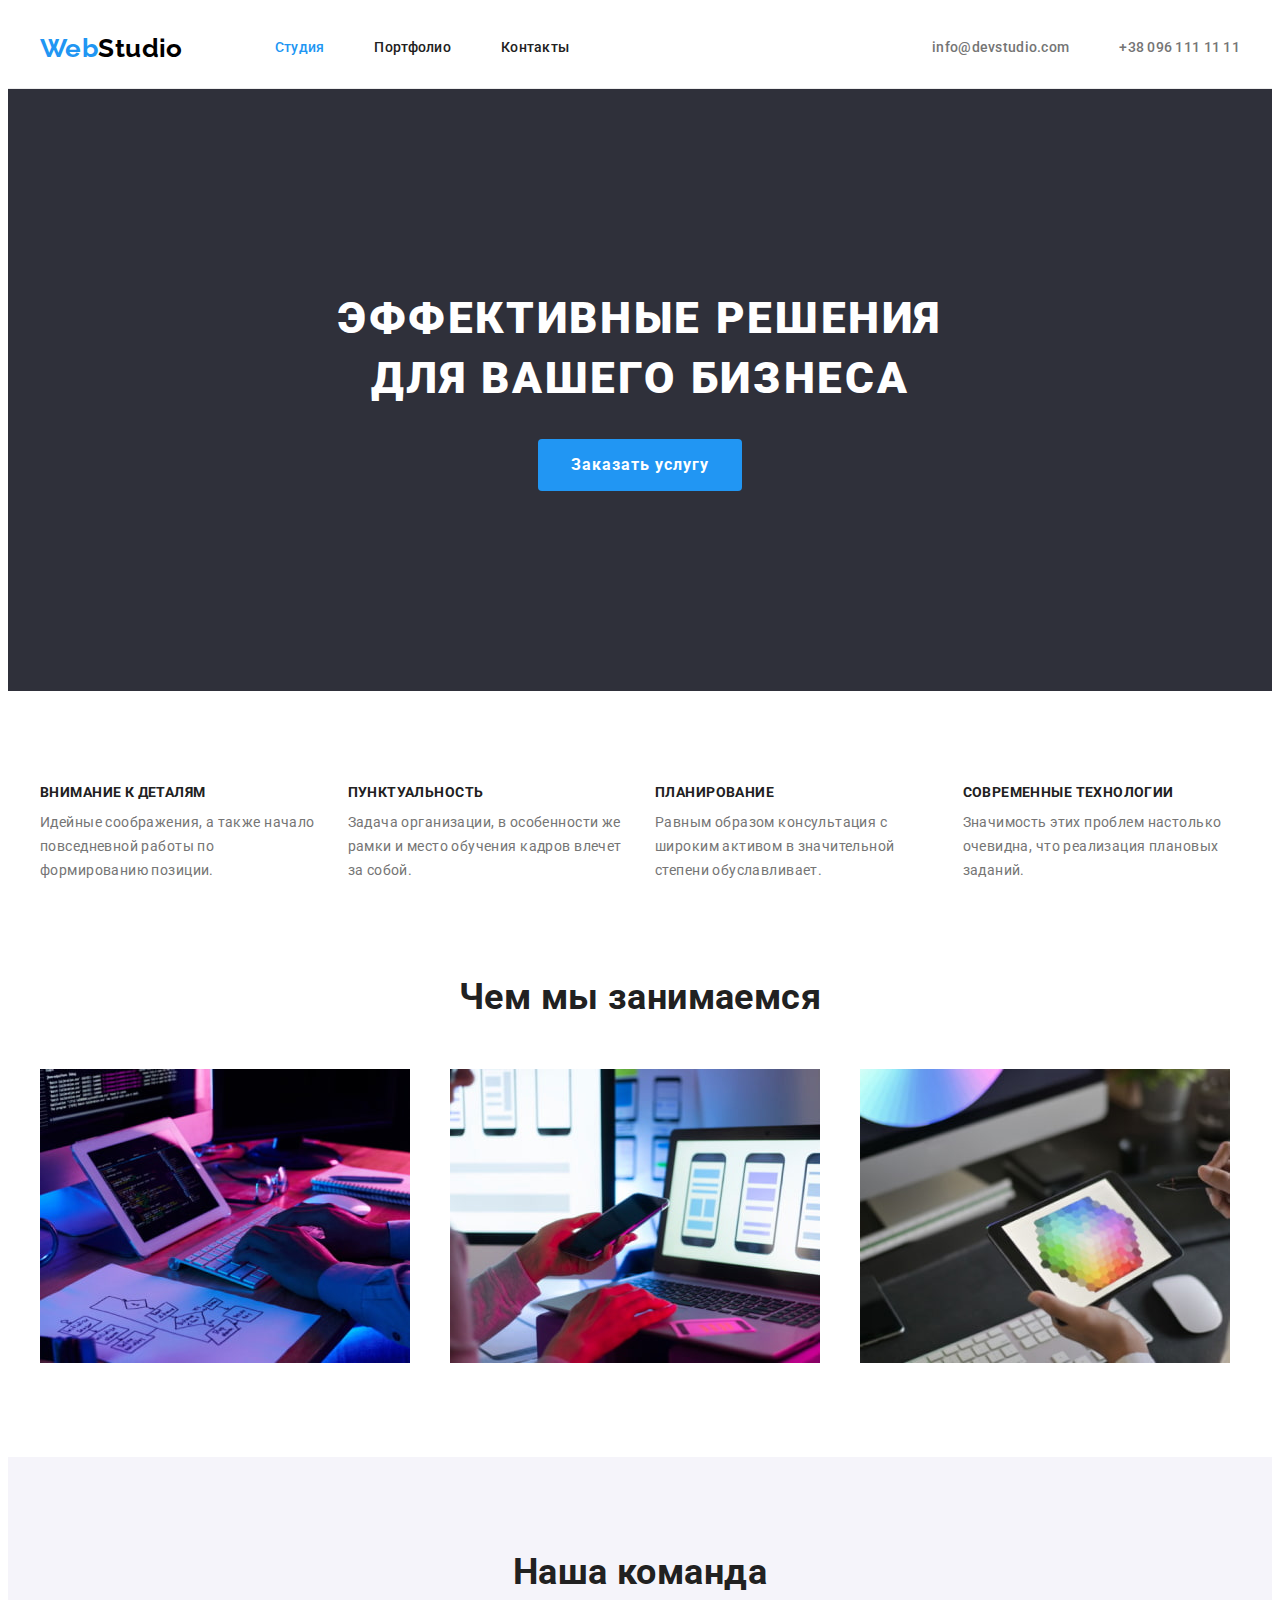
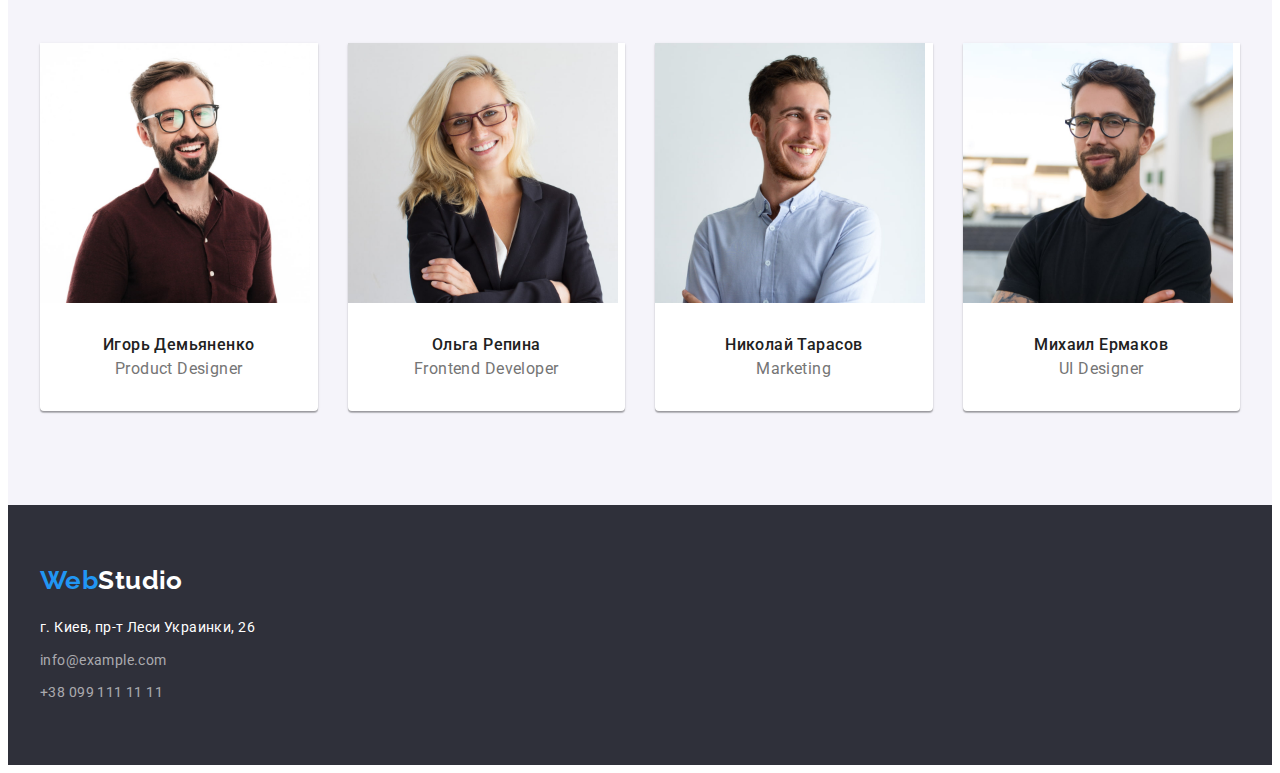
==== index.html @ 890e347c "Переносить файли з попереднього репозиторію goit-markup-hw-03 та додає папку з іконками" ====
<!DOCTYPE html>
<html lang="ru">
<head>
    <meta charset="UTF-8">
    <meta http-equiv="X-UA-Compatible" content="IE=edge">
    <meta name="viewport" content="width=device-width, initial-scale=1.0">
    <title>Студія</title>
    <link rel="preconnect" href="https://fonts.googleapis.com">
    <link rel="preconnect" href="https://fonts.gstatic.com" crossorigin>
    <link href="https://fonts.googleapis.com/css2?family=Raleway:wght@700&family=Roboto:wght@400;500;700;900&display=swap" rel="stylesheet">
    <link 
        rel="stylesheet" 
        href="https://cdnjs.cloudflare.com/ajax/libs/modern-normalize/1.1.0/modern-normalize.min.css" 
        integrity="sha512-wpPYUAdjBVSE4KJnH1VR1HeZfpl1ub8YT/NKx4PuQ5NmX2tKuGu6U/JRp5y+Y8XG2tV+wKQpNHVUX03MfMFn9Q==" 
        crossorigin="anonymous" 
        referrerpolicy="no-referrer" 
    />
    <link rel="stylesheet" href="./css/styles.css">
</head>
<body>
    <!-- Шапка -->
    <header class="page-header">
        <div class="container">
            <nav class="main-nav">
                <!-- Логотип -->
                <a href="./index.html" class="logo link"><span class="begin">Web</span><span class="end">Studio</span></a>

                <!-- Меню -->
                <ul class="site-nav list">
                    <li class="site-nav-item"><a href="./index.html" class="link current">Студия</a></li>
                    <li class="site-nav-item"><a href="./portfolio.html" class="link">Портфолио</a></li>
                    <li class="site-nav-item"><a href="" class="link">Контакты</a></li>
                </ul>
            </nav>

            <!-- Контакты -->
            <ul class="auth-nav list">
                <li class="auth-nav-item"><a href="mailto:info@devstudio.com" class="link">info@devstudio.com</a></li>
                <li class="auth-nav-item"><a href="tel:+380961111111" class="link">+38 096 111 11 11</a></li>
            </ul>
        </div>
    </header>
    
    <main>
        <!-- Герой -->
        <section class="hero">
            <div class="container">
                <h1 class="hero-title">Эффективные решения для вашего бизнеса</h1>
                <button class="hero-btn" type="button">Заказать услугу</button>
            </div>
        </section> 
       
        <!-- Особенности-->
        <section class="section feature">
            <div class="container">
                <!-- Скрытый заголовок -->
                <h2 class="visually-hidden" tabindex="-1">Особенности</h2>
                <ul class="feature-list list">
                    <li class="feature-list-item">
                        <h3 class="feature-list-title">Внимание к деталям</h3>
                        <p class="feature-list-text">Идейные соображения, а также начало повседневной работы по формированию позиции.</p>
                    </li>
                    <li class="feature-list-item">
                        <h3 class="feature-list-title">Пунктуальность</h3>
                        <p class="feature-list-text">Задача организации, в особенности же рамки и место обучения кадров влечет за собой.</p>
                    </li>
                    <li class="feature-list-item">
                        <h3 class="feature-list-title">Планирование</h3>
                        <p class="feature-list-text">Равным образом консультация с широким активом в значительной степени обуславливает.</p>
                    </li>
                    <li class="feature-list-item">
                        <h3 class="feature-list-title">Современные технологии</h3>
                        <p class="feature-list-text">Значимость этих проблем настолько очевидна, что реализация плановых заданий.</p>
                    </li>
                </ul>
            </div>
        </section>

        <!-- Чем мы занимаемся -->
        <section class="section work">
            <div class="container">
                <h2 class="section-title">Чем мы занимаемся</h2>
                <ul class="work-list list">
                    <li class="work-list-item">
                        <img src="./images/what_we_do/desktop_apps.jpg" alt="Написание кода" width="370" />
                    </li>
                    <li class="work-list-item">
                        <img src="./images/what_we_do/mobile_apps.jpg" alt="Разработка мобильного приложения" width="370" />
                    </li>
                    <li class="work-list-item">
                        <img src="./images/what_we_do/design_solutions.jpg" alt="Работа с графическим планшетом" width="370" />
                    </li>
                </ul>
            </div>
        </section>

        <!-- Наша команда -->
        <section class="section team">
            <div class="container">
                <h2 class="section-title">Наша команда</h2>
                <ul class="team-list list">
                    <li class="team-list-item">
                        <img src="./images/team/product_designer.jpg" alt="Игорь Демьяненко" width="270">
                        <div class="team-list-box">
                            <h3 class="team-list-title">Игорь Демьяненко</h3>
                            <p class="team-list-text" lang="en">Product Designer</p>
                        </div>
                    </li>
                    <li class="team-list-item">
                        <img src="./images/team/frontend_developer.jpg" alt="Ольга Репина" width="270">
                        <div class="team-list-box">
                            <h3 class="team-list-title">Ольга Репина</h3>
                            <p class="team-list-text" lang="en">Frontend Developer</p>
                        </div>
                    </li>
                    <li class="team-list-item">
                        <img src="./images/team/marketing.jpg" alt="Николай Тарасов" width="270">
                        <div class="team-list-box">
                            <h3 class="team-list-title">Николай Тарасов</h3>
                            <p class="team-list-text" lang="en">Marketing</p>
                        </div>
                    </li>
                    <li class="team-list-item">
                        <img src="./images/team/ui_designer.jpg" alt="Михаил Ермаков" width="270">
                        <div class="team-list-box">
                            <h3 class="team-list-title">Михаил Ермаков</h3>
                            <p class="team-list-text" lang="en">UI Designer</p>
                        </div>
                    </li>
                </ul>
            </div>
        </section>
    </main>

    <!-- Подвал -->
    <footer class="footer">
        <div class="container">
            <a href="./index.html" class="logo link">
                <span class="begin">Web</span><span class="end">Studio</span>
            </a>
            <address>
                <ul class="address-list list">
                    <li class="address-list-item">
                        <a 
                            href="https://goo.gl/maps/rt93yuFwvWHYuNVY6" 
                            class="address link" 
                            target="_blank" 
                            rel="noreferrer noopener">
                            г. Киев, пр-т Леси Украинки, 26
                        </a>
                    </li>
                    <li class="address-list-item">
                        <a href="mailto:info@example.com" class="link">info@example.com</a>
                    </li>
                    <li class="address-list-item">
                        <a href="tel:+380991111111" class="link">+38 099 111 11 11</a>
                    </li>
                </ul>
            </address>
        </div>
    </footer>
 </body>
</html>
---- css/styles.css ----
:root {
  --main-text-color: #212121;
  --secondary-text-color: #757575;
  --white-text-color: #ffffff;
  --primary-bg-color: #ffffff;
  --accent-color: #2196f3;
}

p,
h1,
h2,
h3,
h4,
h5,
h6 {
  margin: 0;
}

button {
  cursor: pointer;
}

img {
  display: block;
  max-width: 100%;
  height: auto;
}

body {
  font-family: 'Roboto', sans-serif;
  color: var(--main-text-color);
  font-size: 14px;
  line-height: 1.14;
  letter-spacing: 0.03em;
  background-color: var(--primary-bg-color);
}

.list {
  margin: 0;
  padding: 0;
  list-style: none;
}

.link {
  color: currentColor;
  text-decoration: none;
}

.visually-hidden {
  position: absolute;
  white-space: nowrap;
  width: 1px;
  height: 1px;
  overflow: hidden;
  border: 0;
  padding: 0;
  clip: rect(0 0 0 0);
  clip-path: inset(50%);
  margin: -1px;
}

.container {
  width: 1200px;
  padding-left: 15px;
  padding-right: 15px;
  margin: 0 auto;
}

/* --------------------HEADER-------------------- */
.page-header {
  padding-top: 20px;
  padding-bottom: 20px;
  border-bottom: 1px solid #ececec;
}

.page-header .container {
  display: flex;
  align-items: center;
  justify-content: space-between;
}

.site-nav {
  display: flex;
}


/* logo */
.logo {
  font-family: 'Raleway', sans-serif;
  font-weight: 700;
  font-size: 26px;
  line-height: 1.19;
}

.logo .begin {
  color: var(--accent-color);
}

.logo .end {
  color: #000000;
}

/* site-nav */
.main-nav {
  display: flex;
  align-items: center;
}

.site-nav {
  margin-left: 92px;
}

.site-nav-item:not(:last-child) {
  margin-right: 50px;
}

.site-nav .link {
  display: block;
  padding-top: 12px;
  padding-bottom: 12px;

  font-weight: 500;
  letter-spacing: 0.02em;
}

.site-nav .link.current,
.site-nav .link:hover,
.site-nav .link:focus {
  color: var(--accent-color);
}

/* auth-nav */
.auth-nav {
  display: flex;
}

.auth-nav-item + .auth-nav-item {
  margin-left: 50px;
}

.auth-nav .link {
  padding-top: 12px;
  padding-bottom: 12px;

  font-weight: 500;
  letter-spacing: 0.02em;
  color: var(--secondary-text-color);
}

.auth-nav .link:hover,
.auth-nav .link:focus {
  color: var(--accent-color);
}

/* --------------------MAIN-------------------- */

/* Герой */

.hero {
  background-color: #2f303a;
  padding-top: 200px;
  padding-bottom: 200px;

  text-align: center;
}

.hero-title {
  max-width: 696px;
  margin-left: auto;
  margin-right: auto;
  margin-bottom: 30px;

  font-weight: 900;
  font-size: 44px;
  line-height: 1.36;
  letter-spacing: 0.06em;
  text-transform: uppercase;
  color: var(--white-text-color);
}

.hero-btn {
  display: inline-block;
  min-width: 200px;
  padding: 10px 32px;
  border-radius: 4px;
  border: 1px solid transparent;

  font-family: inherit;
  font-weight: 700;
  font-size: 16px;
  line-height: 1.88;
  letter-spacing: 0.06em;
  text-align: center;
  color: var(--white-text-color);
  background: var(--accent-color);
}

.hero-btn:hover,
.hero-btn:focus {
  background: #188ce8;
}

/* Секции */
.section {
  padding-top: 94px;
  padding-bottom: 94px;  
}

.section-title {
  margin-bottom: 50px;

  font-size: 36px;
  line-height: 1.17;
  text-align: center;
}

/* Особенности */
.feature-list {
  display: flex;
}

.feature-list-item {
  width: calc((100% - 3*30px)/4);
  margin-right: 30px;
}

.feature-list-item:last-child {
  margin-right: 0;
}

.feature-list-title {
  margin-bottom: 10px;

  font-size: 14px;
  text-transform: uppercase;
}

.feature-list-text {
  line-height: 1.71;
  color: var(--secondary-text-color);
}

/* Чем мы занимаемся */
.section.work {
  padding-top: 0;
}

.work-list  {
  display: flex;
}

.work-list-item {
  width: calc((100% - 2*30px)/3);
  margin-right: 30px;
}

.work-list-item:last-child {
  margin-right: 0;
}

/* Наша команда */
.team {
  background-color: #f5f4fa;
}

.team-list {
  display: flex;
}

.team-list-item {
  width: calc((100% - 3*30px)/4);
  margin-right: 30px;

  background-color: #ffffff;

  border-radius: 0px 0px 4px 4px;
  box-shadow: 0px 1px 3px rgba(0, 0, 0, 0.12), 
              0px 1px 1px rgba(0, 0, 0, 0.14), 
              0px 2px 1px rgba(0, 0, 0, 0.2);
  }

.team-list-item:last-child {
  margin-right: 0;
}

.team-list-box {
  padding-top: 30px;
  padding-bottom: 30px;
}

.team-list-title {
  font-weight: 500;
  font-size: 16px;
  line-height: 1.5;
  text-align: center;
}

.team-list-text {
  font-size: 16px;
  line-height: 1.5;
  text-align: center;
  color: var(--secondary-text-color);
}

/* --------------------FOOTER-------------------- */

.footer {
  padding-top: 60px;
  padding-bottom: 60px;

  background-color: #2f303a;
}

.footer .logo {
  display: inline-block;
  margin-bottom: 20px;
}

.footer .logo .end {
  color: var(--white-text-color);
}

.address-list-item:not(:last-child) {
  margin-bottom: 9px;
}

.address-list .address.link {
  color: var(--white-text-color);
}

.address-list .link {
  font-style: normal;
  line-height: 1.71;
  color: rgba(255, 255, 255, 0.6);
}

.address-list .address.link:hover,
.address-list .address.link:focus,
.address-list .link:hover,
.address-list .link:focus {
  color: var(--accent-color);
}

/* --------------------PORTFOLIO-------------------- */

.filter-list {
  display: flex;
  justify-content: center;
  margin-bottom: 50px;
}

.filter-list-item:not(:last-child) {
  margin-right: 8px;
}

.filter-list-btn {
  display: inline-block;
  padding: 6px 22px;
  border-radius: 4px;
  border: 1px solid transparent;
  
  font-family: inherit;
  font-weight: 500;
  font-size: 16px;
  line-height: 1.62;
  letter-spacing: 0.03em;
  text-align: center;
  color: var(--main-text-color);
  background: #f5f4fa;
  /* filter: drop-shadow(0px 4px 4px rgba(0, 0, 0, 0.25)); */
}

.filter-list-btn:hover,
.filter-list-btn:focus {
  color: var(--white-text-color);
  background: var(--accent-color);
}

.projects-list {
  display: flex;
  flex-wrap: wrap;
}

.projects-list-item {
  width: calc((100% - 60px)/3);
  margin-right: 30px;
  margin-bottom: 30px;
}

.projects-list-item:nth-child(3n) {
  margin-right: 0;
}

.projects-list-item:nth-last-child(-n+3) {
  margin-bottom: 0;
}

.projects-list-box {
  padding: 20px 24px;
  border-right: 1px solid #eeeeee;
  border-bottom: 1px solid #eeeeee;
  border-left: 1px solid #eeeeee;
}

.projects-list-title {
  font-size: 18px;
  line-height: 2;
  letter-spacing: 0.06em;
}

.projects-list-text {
  font-size: 16px;
  line-height: 1.88;
  color: var(--secondary-text-color);
}
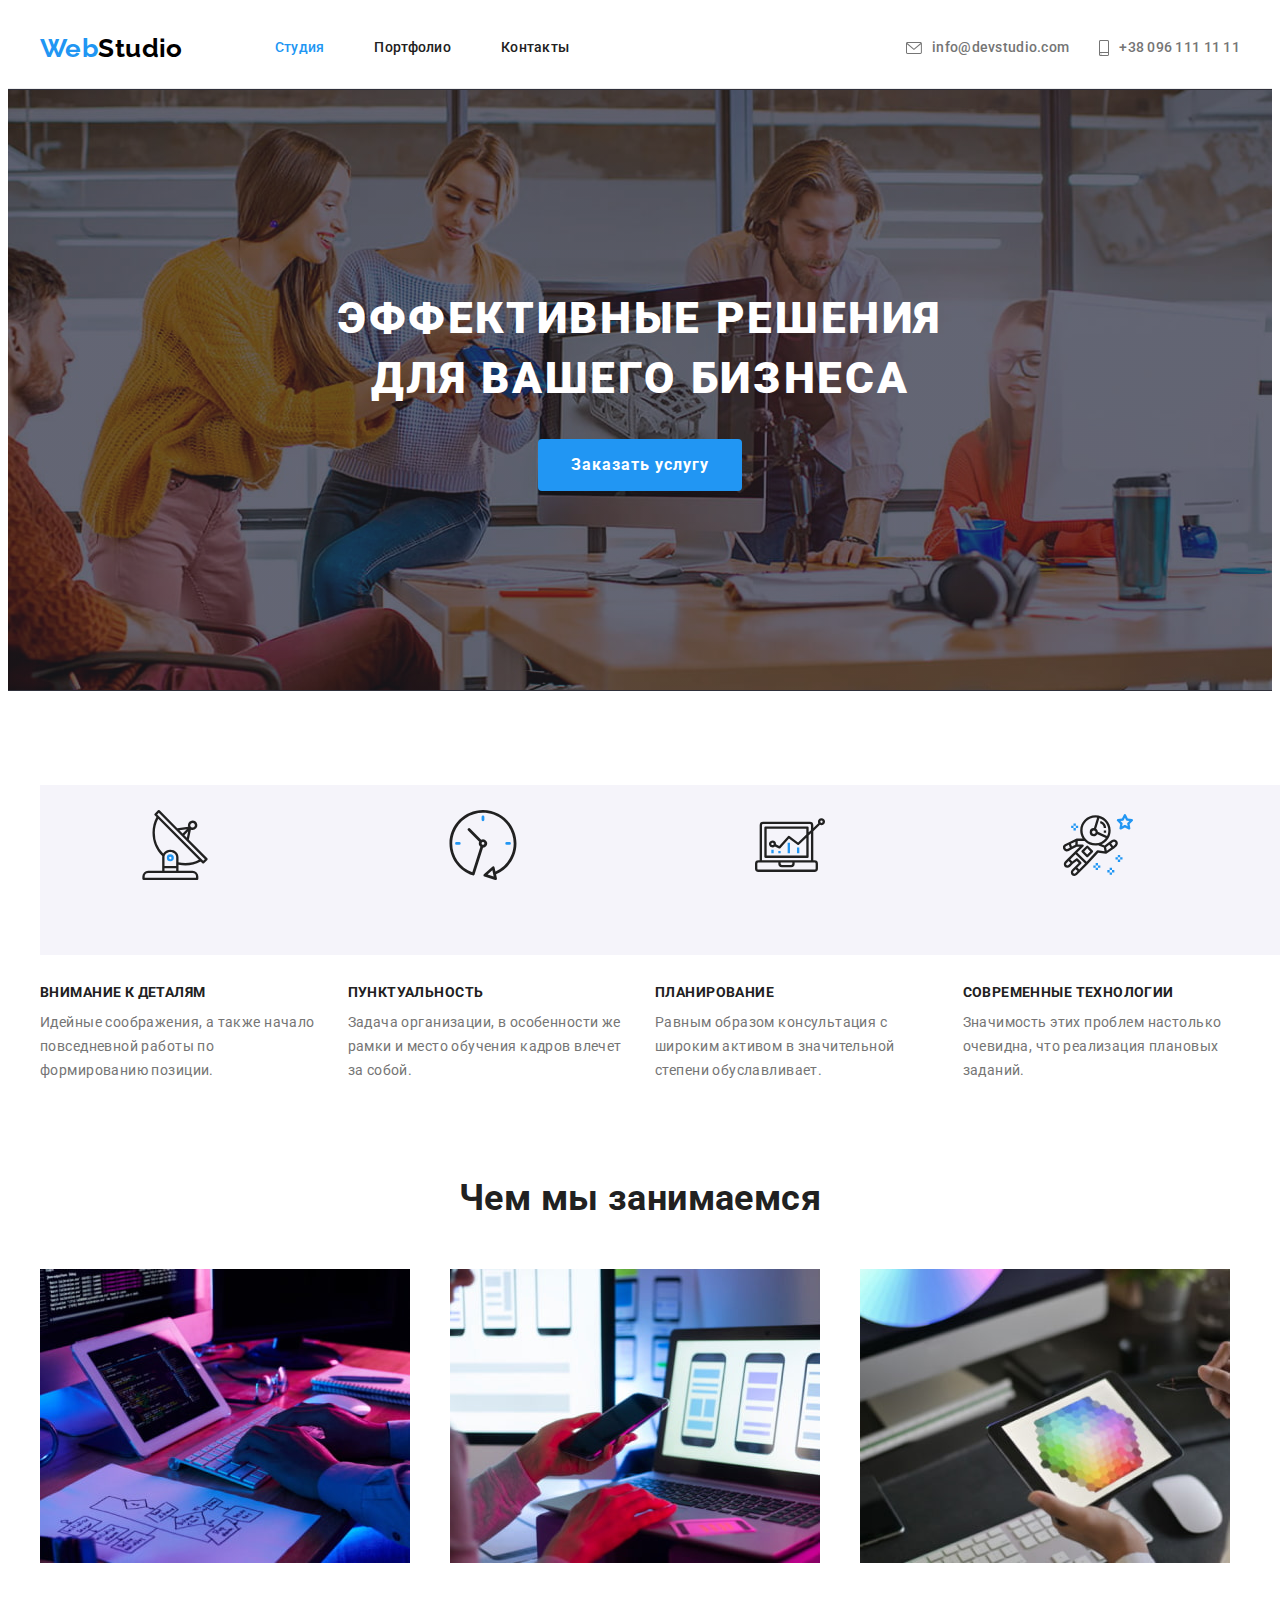
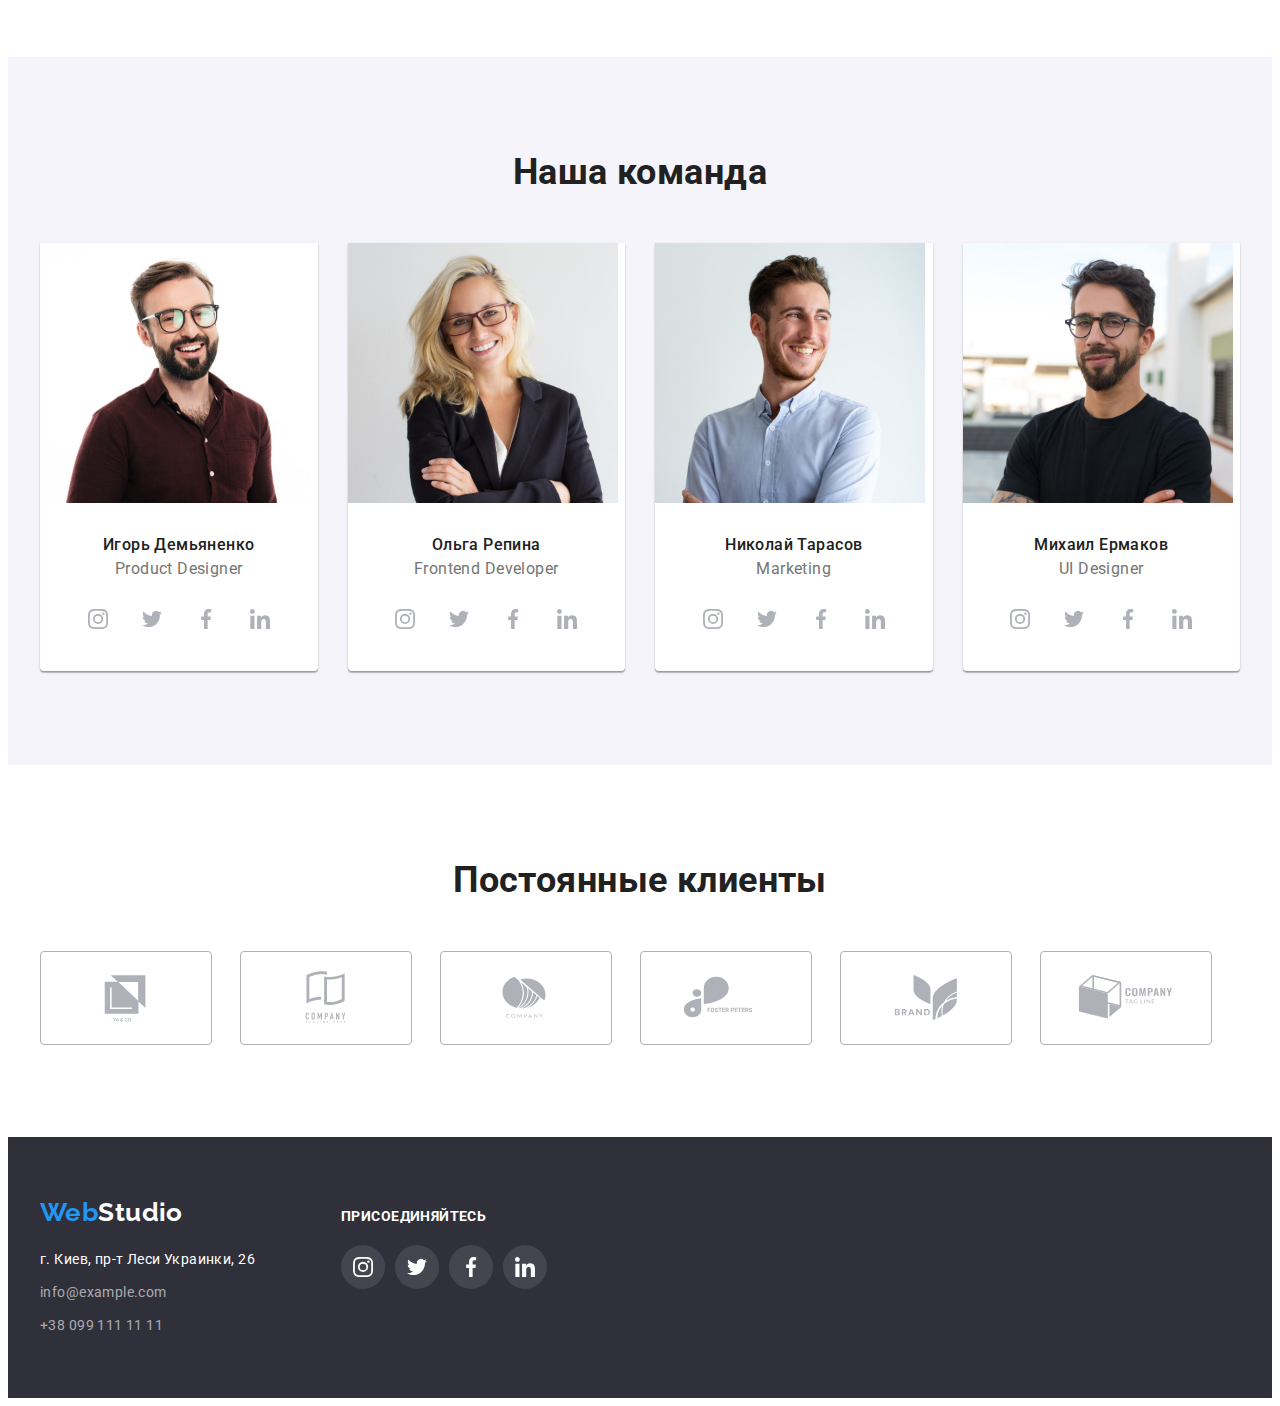
==== commit 7e0c5f06: "Додає оформлення іконок і декоративних ефектів сторінок макету" ====
--- a/index.html
+++ b/index.html
@@ -35,8 +35,22 @@
 
             <!-- Контакты -->
             <ul class="auth-nav list">
-                <li class="auth-nav-item"><a href="mailto:info@devstudio.com" class="link">info@devstudio.com</a></li>
-                <li class="auth-nav-item"><a href="tel:+380961111111" class="link">+38 096 111 11 11</a></li>
+                <li class="auth-nav-item">
+                    <a href="mailto:info@devstudio.com" class="link">
+                        <svg class="auth-nav-icon" width="16" height="12">
+                            <use href="./images/icons/icons.svg#icon-envelope"></use>
+                        </svg>
+                        info@devstudio.com
+                    </a>
+                </li>
+                <li class="auth-nav-item">
+                    <a href="tel:+380961111111" class="link">
+                        <svg class="auth-nav-icon" width="10" height="16">
+                            <use href="./images/icons/icons.svg#icon-smartphone"></use>
+                        </svg>
+                        +38 096 111 11 11
+                    </a>
+                </li>
             </ul>
         </div>
     </header>
@@ -57,18 +71,38 @@
                 <h2 class="visually-hidden" tabindex="-1">Особенности</h2>
                 <ul class="feature-list list">
                     <li class="feature-list-item">
+                        <div class="feature-list-icon-box">
+                            <svg class="feature-list-icon" width="70" height="70">
+                                <use href="./images/icons/icons.svg#icon-antenna"></use>
+                            </svg>
+                        </div>
                         <h3 class="feature-list-title">Внимание к деталям</h3>
                         <p class="feature-list-text">Идейные соображения, а также начало повседневной работы по формированию позиции.</p>
                     </li>
                     <li class="feature-list-item">
+                        <div class="feature-list-icon-box">
+                            <svg class="feature-list-icon" width="70" height="70">
+                                <use href="./images/icons/icons.svg#icon-clock"></use>
+                            </svg>
+                        </div>
                         <h3 class="feature-list-title">Пунктуальность</h3>
                         <p class="feature-list-text">Задача организации, в особенности же рамки и место обучения кадров влечет за собой.</p>
                     </li>
                     <li class="feature-list-item">
+                        <div class="feature-list-icon-box">
+                            <svg class="feature-list-icon" width="70" height="70">
+                                <use href="./images/icons/icons.svg#icon-diagram"></use>
+                            </svg>
+                        </div>
                         <h3 class="feature-list-title">Планирование</h3>
                         <p class="feature-list-text">Равным образом консультация с широким активом в значительной степени обуславливает.</p>
                     </li>
                     <li class="feature-list-item">
+                        <div class="feature-list-icon-box">
+                            <svg class="feature-list-icon" width="70" height="70">
+                                <use href="./images/icons/icons.svg#icon-astronaut"></use>
+                            </svg>
+                        </div>
                         <h3 class="feature-list-title">Современные технологии</h3>
                         <p class="feature-list-text">Значимость этих проблем настолько очевидна, что реализация плановых заданий.</p>
                     </li>
@@ -104,6 +138,36 @@
                         <div class="team-list-box">
                             <h3 class="team-list-title">Игорь Демьяненко</h3>
                             <p class="team-list-text" lang="en">Product Designer</p>
+                            <ul class="soc-list list">
+                                <li class="soc-list-item">
+                                    <a href="" class="soc-list-link">
+                                        <svg class="soc-list-icon" width="20" height="20">
+                                            <use href="./images/icons/icons.svg#icon-instagram"></use>
+                                        </svg>
+                                    </a>
+                                </li>
+                                <li class="soc-list-item">
+                                    <a href="" class="soc-list-link">
+                                        <svg class="soc-list-icon" width="20" height="20">
+                                            <use href="./images/icons/icons.svg#icon-twitter"></use>
+                                        </svg>
+                                    </a>
+                                </li>
+                                <li class="soc-list-item">
+                                    <a href="" class="soc-list-link">
+                                        <svg class="soc-list-icon" width="20" height="20">
+                                            <use href="./images/icons/icons.svg#icon-facebook"></use>
+                                        </svg>
+                                    </a>
+                                </li>
+                                <li class="soc-list-item">
+                                    <a href="" class="soc-list-link">
+                                        <svg class="soc-list-icon" width="20" height="20">
+                                            <use href="./images/icons/icons.svg#icon-linkedin"></use>
+                                        </svg>
+                                    </a>
+                                </li>
+                            </ul>
                         </div>
                     </li>
                     <li class="team-list-item">
@@ -111,6 +175,36 @@
                         <div class="team-list-box">
                             <h3 class="team-list-title">Ольга Репина</h3>
                             <p class="team-list-text" lang="en">Frontend Developer</p>
+                            <ul class="soc-list list">
+                                <li class="soc-list-item">
+                                    <a href="" class="soc-list-link">
+                                        <svg class="soc-list-icon" width="20" height="20">
+                                            <use href="./images/icons/icons.svg#icon-instagram"></use>
+                                        </svg>
+                                    </a>
+                                </li>
+                                <li class="soc-list-item">
+                                    <a href="" class="soc-list-link">
+                                        <svg class="soc-list-icon" width="20" height="20">
+                                            <use href="./images/icons/icons.svg#icon-twitter"></use>
+                                        </svg>
+                                    </a>
+                                </li>
+                                <li class="soc-list-item">
+                                    <a href="" class="soc-list-link">
+                                        <svg class="soc-list-icon" width="20" height="20">
+                                            <use href="./images/icons/icons.svg#icon-facebook"></use>
+                                        </svg>
+                                    </a>
+                                </li>
+                                <li class="soc-list-item">
+                                    <a href="" class="soc-list-link">
+                                        <svg class="soc-list-icon" width="20" height="20">
+                                            <use href="./images/icons/icons.svg#icon-linkedin"></use>
+                                        </svg>
+                                    </a>
+                                </li>
+                            </ul>
                         </div>
                     </li>
                     <li class="team-list-item">
@@ -118,6 +212,36 @@
                         <div class="team-list-box">
                             <h3 class="team-list-title">Николай Тарасов</h3>
                             <p class="team-list-text" lang="en">Marketing</p>
+                            <ul class="soc-list list">
+                                <li class="soc-list-item">
+                                    <a href="" class="soc-list-link">
+                                        <svg class="soc-list-icon" width="20" height="20">
+                                            <use href="./images/icons/icons.svg#icon-instagram"></use>
+                                        </svg>
+                                    </a>
+                                </li>
+                                <li class="soc-list-item">
+                                    <a href="" class="soc-list-link">
+                                        <svg class="soc-list-icon" width="20" height="20">
+                                            <use href="./images/icons/icons.svg#icon-twitter"></use>
+                                        </svg>
+                                    </a>
+                                </li>
+                                <li class="soc-list-item">
+                                    <a href="" class="soc-list-link">
+                                        <svg class="soc-list-icon" width="20" height="20">
+                                            <use href="./images/icons/icons.svg#icon-facebook"></use>
+                                        </svg>
+                                    </a>
+                                </li>
+                                <li class="soc-list-item">
+                                    <a href="" class="soc-list-link">
+                                        <svg class="soc-list-icon" width="20" height="20">
+                                            <use href="./images/icons/icons.svg#icon-linkedin"></use>
+                                        </svg>
+                                    </a>
+                                </li>
+                            </ul>
                         </div>
                     </li>
                     <li class="team-list-item">
@@ -125,7 +249,88 @@
                         <div class="team-list-box">
                             <h3 class="team-list-title">Михаил Ермаков</h3>
                             <p class="team-list-text" lang="en">UI Designer</p>
-                        </div>
+                            <ul class="soc-list list">
+                                <li class="soc-list-item">
+                                    <a href="" class="soc-list-link">
+                                        <svg class="soc-list-icon" width="20" height="20">
+                                            <use href="./images/icons/icons.svg#icon-instagram"></use>
+                                        </svg>
+                                    </a>
+                                </li>
+                                <li class="soc-list-item">
+                                    <a href="" class="soc-list-link">
+                                        <svg class="soc-list-icon" width="20" height="20">
+                                            <use href="./images/icons/icons.svg#icon-twitter"></use>
+                                        </svg>
+                                    </a>
+                                </li>
+                                <li class="soc-list-item">
+                                    <a href="" class="soc-list-link">
+                                        <svg class="soc-list-icon" width="20" height="20">
+                                            <use href="./images/icons/icons.svg#icon-facebook"></use>
+                                        </svg>
+                                    </a>
+                                </li>
+                                <li class="soc-list-item">
+                                    <a href="" class="soc-list-link">
+                                        <svg class="soc-list-icon" width="20" height="20">
+                                            <use href="./images/icons/icons.svg#icon-linkedin"></use>
+                                        </svg>
+                                    </a>
+                                </li>
+                            </ul>
+                        </div>
+                    </li>
+                </ul>
+            </div>
+        </section>
+
+        <!-- Клиенты -->
+        <section class="section client">
+            <div class="container">
+                <h2 class="section-title">Постоянные клиенты</h2>
+                <ul class="client-list list">
+                    <li class="client-list-item">
+                        <a href="" class="client-list-link link">
+                            <svg class="client-list-icon" width="106" height="60">
+                                <use href="./images/icons/icons.svg#icon-logo-client-1"></use>
+                            </svg>
+                        </a>
+                    </li>
+                    <li class="client-list-item">
+                        <a href="" class="client-list-link link">
+                            <svg class="client-list-icon" width="106" height="60">
+                                <use href="./images/icons/icons.svg#icon-logo-client-2"></use>
+                            </svg>
+                        </a>
+                    </li>
+                    <li class="client-list-item">
+                        <a href="" class="client-list-link link">
+                            <svg class="client-list-icon" width="106" height="60">
+                                <use href="./images/icons/icons.svg#icon-logo-client-3"></use>
+                            </svg>
+                        </a>
+                    </li>
+                    <li class="client-list-item">
+                        <a href="" class="client-list-link link">
+                            <svg class="client-list-icon" width="106" height="60">
+                                <use href="./images/icons/icons.svg#icon-logo-client-4"></use>
+                            </svg>
+                        </a>
+                    </li>
+                    <li class="client-list-item">
+                        <a href="" class="client-list-link link">
+                            <svg class="client-list-icon" width="106" height="60">
+                                <use href="./images/icons/icons.svg#icon-logo-client-5"></use>
+                            </svg>
+                        </a>
+                    </li>
+                    <li class="client-list-item">
+                        <a href="" class="client-list-link link">
+                            <svg class="client-list-icon" width="106" height="60">
+                                <use href="./images/icons/icons.svg#icon-logo-client-6"></use>
+                            </svg>
+                        </a>
                     </li>
                 </ul>
             </div>
@@ -135,28 +340,63 @@
     <!-- Подвал -->
     <footer class="footer">
         <div class="container">
-            <a href="./index.html" class="logo link">
-                <span class="begin">Web</span><span class="end">Studio</span>
-            </a>
-            <address>
-                <ul class="address-list list">
-                    <li class="address-list-item">
-                        <a 
-                            href="https://goo.gl/maps/rt93yuFwvWHYuNVY6" 
-                            class="address link" 
-                            target="_blank" 
-                            rel="noreferrer noopener">
-                            г. Киев, пр-т Леси Украинки, 26
-                        </a>
-                    </li>
-                    <li class="address-list-item">
-                        <a href="mailto:info@example.com" class="link">info@example.com</a>
-                    </li>
-                    <li class="address-list-item">
-                        <a href="tel:+380991111111" class="link">+38 099 111 11 11</a>
-                    </li>
-                </ul>
-            </address>
+            <div class="footer-address">
+                <a href="./index.html" class="logo link">
+                    <span class="begin">Web</span><span class="end">Studio</span>
+                </a>
+                <address>
+                    <ul class="address-list list">
+                        <li class="address-list-item">
+                            <a 
+                                href="https://goo.gl/maps/rt93yuFwvWHYuNVY6" 
+                                class="address link" 
+                                target="_blank" 
+                                rel="noreferrer noopener">
+                                г. Киев, пр-т Леси Украинки, 26
+                            </a>
+                        </li>
+                        <li class="address-list-item">
+                            <a href="mailto:info@example.com" class="link">info@example.com</a>
+                        </li>
+                        <li class="address-list-item">
+                            <a href="tel:+380991111111" class="link">+38 099 111 11 11</a>
+                        </li>
+                    </ul>
+                </address>
+            </div>
+            <div class="footer-soc">
+                <h2 class="footer-soc-title">присоединяйтесь</h2>
+                <ul class="footer-soc-list list">
+                    <li class="footer-soc-item">
+                        <a href="" class="footer-soc-link">
+                            <svg class="footer-soc-icon" width="20" height="20">
+                                <use href="./images/icons/icons.svg#icon-instagram"></use>
+                            </svg>
+                        </a>
+                    </li>
+                    <li class="footer-soc-item">
+                        <a href="" class="footer-soc-link">
+                            <svg class="footer-soc-icon" width="20" height="20">
+                                <use href="./images/icons/icons.svg#icon-twitter"></use>
+                            </svg>
+                        </a>
+                    </li>
+                    <li class="footer-soc-item">
+                        <a href="" class="footer-soc-link">
+                            <svg class="footer-soc-icon" width="20" height="20">
+                                <use href="./images/icons/icons.svg#icon-facebook"></use>
+                            </svg>
+                        </a>
+                    </li>
+                    <li class="footer-soc-item">
+                        <a href="" class="footer-soc-link">
+                            <svg class="footer-soc-icon" width="20" height="20">
+                                <use href="./images/icons/icons.svg#icon-linkedin"></use>
+                            </svg>
+                        </a>
+                    </li>
+                </ul>
+            </div>
         </div>
     </footer>
  </body>
--- a/css/styles.css
+++ b/css/styles.css
@@ -4,6 +4,7 @@
   --white-text-color: #ffffff;
   --primary-bg-color: #ffffff;
   --accent-color: #2196f3;
+  --icon-color: #AFB1B8;
 }
 
 p,
@@ -135,10 +136,12 @@
 }
 
 .auth-nav-item + .auth-nav-item {
-  margin-left: 50px;
+  margin-left: 30px;
 }
 
 .auth-nav .link {
+  display: flex;
+  align-items: center;
   padding-top: 12px;
   padding-bottom: 12px;
 
@@ -147,6 +150,11 @@
   color: var(--secondary-text-color);
 }
 
+.auth-nav-icon {
+  fill: currentColor;
+  margin-right: 10px;
+}
+
 .auth-nav .link:hover,
 .auth-nav .link:focus {
   color: var(--accent-color);
@@ -158,6 +166,11 @@
 
 .hero {
   background-color: #2f303a;
+  background-image: linear-gradient(#2F303A66, #2F303A66), 
+                    url(../images/Hero-bg.jpg);
+  background-repeat: no-repeat;
+  background-position: center;
+  background-size: auto;
   padding-top: 200px;
   padding-bottom: 200px;
 
@@ -228,6 +241,15 @@
   margin-right: 0;
 }
 
+.feature-list-icon-box {
+  width: 270px;
+  height: 120px;
+  margin-bottom: 30px;
+  padding: 25px 100px;
+
+  background-color: #F5F4FA;
+}
+
 .feature-list-title {
   margin-bottom: 10px;
 
@@ -302,6 +324,81 @@
   color: var(--secondary-text-color);
 }
 
+.soc-list {
+  display: flex;
+  justify-content: center;
+  margin-top: 16px;
+}
+
+.soc-list-item {
+  width: 44px;
+  height: 44px;
+  margin-right: 10px;
+}
+
+.soc-list-item:last-child {
+  margin-right: 0;
+}
+
+.soc-list-link {
+  display: flex;
+  align-items: center;
+  justify-content: center;
+  width: 100%;
+  height: 100%;
+  border-radius: 50%;
+  background-color: var(--primary-bg-color);
+  color: var(--icon-color);
+}
+
+.soc-list-icon {
+  fill: currentColor;
+}
+
+.soc-list-link:hover,
+.soc-list-link:focus {
+  background-color: var(--accent-color);
+  color: var(--white-text-color);
+}
+
+/* Клиенты */
+
+.client-list {
+  display: flex;
+}
+
+.client-list-item {
+  /* width: calc((100% - 5*30px)/6); */
+  width: 170px;
+  height: 92px;
+  margin-right: 30px;
+}
+
+.team-list-item:last-child {
+  margin-right: 0;
+}
+
+.client-list-link {
+  display: flex;
+  align-items: center;
+  justify-content: center;
+  width: 100%;
+  height: 100%;
+  border: 1px solid var(--icon-color);
+  border-radius: 4px;
+  color: var(--icon-color);
+}
+
+.client-list-icon {
+  fill: currentColor;
+}
+
+.client-list-link:hover,
+.client-list-link:focus {
+  border-color: var(--accent-color);
+  color: var(--accent-color);
+}
+
 /* --------------------FOOTER-------------------- */
 
 .footer {
@@ -309,6 +406,10 @@
   padding-bottom: 60px;
 
   background-color: #2f303a;
+}
+
+.footer .container {
+  display: flex;
 }
 
 .footer .logo {
@@ -339,6 +440,54 @@
 .address-list .link:hover,
 .address-list .link:focus {
   color: var(--accent-color);
+}
+
+.footer-soc {
+  margin-left: 86px;
+  padding-top: 12px;
+}
+
+.footer-soc-title {
+  font-size: 14px;
+  line-height: 1.14;
+  text-transform: uppercase;
+  color: var(--white-text-color);
+}
+
+.footer-soc-list {
+  display: flex;
+  margin-top: 20px;
+}
+
+.footer-soc-item {
+  width: 44px;
+  height: 44px;
+  margin-right: 10px;
+}
+
+.footer-soc-item:last-child {
+  margin-right: 0;
+}
+
+.footer-soc-link {
+  display: flex;
+  align-items: center;
+  justify-content: center;
+  width: 100%;
+  height: 100%;
+  border-radius: 50%;
+  background-color: #ffffff1a;
+  color: var(--white-text-color);
+}
+
+.footer-soc-icon {
+  fill: currentColor;
+}
+
+.footer-soc-link:hover,
+.footer-soc-link:focus {
+  background-color: var(--accent-color);
+  box-shadow: 0px 4px 4px rgba(0, 0, 0, 0.25);
 }
 
 /* --------------------PORTFOLIO-------------------- */
@@ -367,13 +516,13 @@
   text-align: center;
   color: var(--main-text-color);
   background: #f5f4fa;
-  /* filter: drop-shadow(0px 4px 4px rgba(0, 0, 0, 0.25)); */
-}
+ }
 
 .filter-list-btn:hover,
 .filter-list-btn:focus {
   color: var(--white-text-color);
   background: var(--accent-color);
+  box-shadow: 0px 4px 4px rgba(0, 0, 0, 0.25);
 }
 
 .projects-list {
@@ -393,6 +542,15 @@
 
 .projects-list-item:nth-last-child(-n+3) {
   margin-bottom: 0;
+}
+
+.projects-list-link {
+  display: block;
+}
+
+.projects-list-link:hover,
+.projects-list-link:focus {
+  box-shadow: 0px 4px 4px rgba(0, 0, 0, 0.25);
 }
 
 .projects-list-box {
